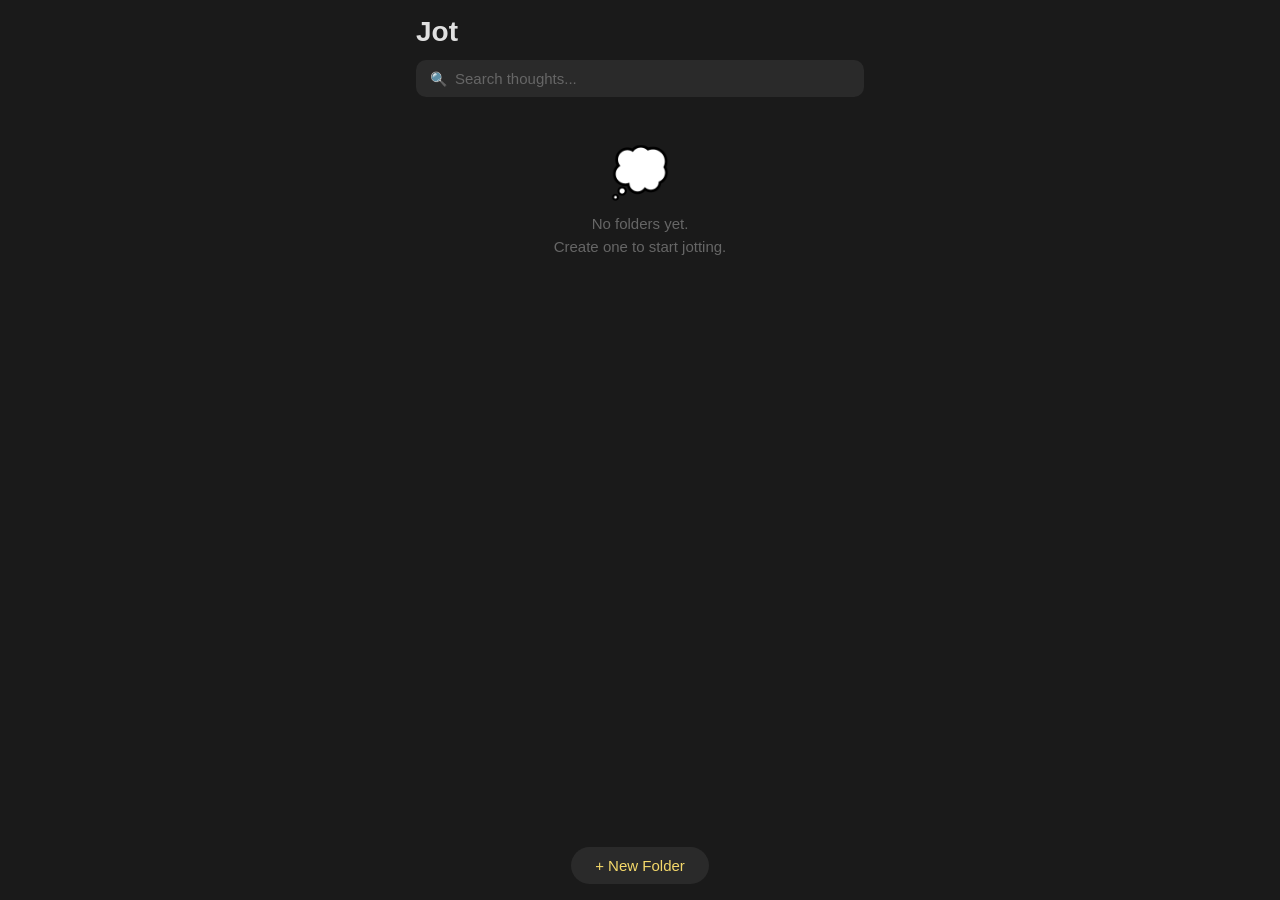
==== index.html @ 5715b629 "jot 2.0 initial" ====
<!DOCTYPE html>
<html lang="en">
<head>
  <meta charset="UTF-8">
  <meta name="viewport" content="width=device-width, initial-scale=1.0, maximum-scale=1.0, user-scalable=no">
  <meta name="apple-mobile-web-app-capable" content="yes">
  <meta name="apple-mobile-web-app-status-bar-style" content="black-translucent">
  <title>Jot</title>
  <link rel="stylesheet" href="style.css">
</head>
<body>
  <div id="app"></div>
  <script src="app.js"></script>
</body>
</html>
---- style.css ----
* {
  margin: 0;
  padding: 0;
  box-sizing: border-box;
  -webkit-tap-highlight-color: transparent;
}

:root {
  --bg: #1a1a1a;
  --bg-secondary: #2a2a2a;
  --yellow: #f5d96a;
  --text-primary: #e0e0e0;
  --text-secondary: #888;
  --text-muted: #666;
  --divider: #2a2a2a;
  --bubble-text: #1a1a1a;
}

html, body {
  height: 100%;
  overflow: hidden;
}

body {
  font-family: -apple-system, BlinkMacSystemFont, 'SF Pro', 'Segoe UI', sans-serif;
  background: var(--bg);
  color: var(--text-primary);
  -webkit-font-smoothing: antialiased;
}

#app {
  height: 100%;
  width: 100%;
  max-width: 480px;
  margin: 0 auto;
  display: flex;
  flex-direction: column;
  position: relative;
}

/* ---- HOME VIEW ---- */

.home-view {
  display: flex;
  flex-direction: column;
  height: 100%;
}

.home-header {
  padding: 16px 16px 8px;
  flex-shrink: 0;
}

.home-header h1 {
  font-size: 28px;
  font-weight: 700;
  color: var(--text-primary);
  margin-bottom: 12px;
}

.search-bar {
  display: flex;
  align-items: center;
  background: var(--bg-secondary);
  border-radius: 10px;
  padding: 10px 14px;
  gap: 8px;
}

.search-bar .search-icon {
  color: var(--text-muted);
  font-size: 14px;
  flex-shrink: 0;
}

.search-bar input {
  flex: 1;
  background: none;
  border: none;
  outline: none;
  color: var(--text-primary);
  font-size: 15px;
  font-family: inherit;
}

.search-bar input::placeholder {
  color: var(--text-muted);
}

.search-bar .search-clear {
  color: var(--text-muted);
  font-size: 18px;
  cursor: pointer;
  display: none;
  flex-shrink: 0;
  line-height: 1;
}

.search-bar .search-clear.visible {
  display: block;
}

.folder-list {
  flex: 1;
  overflow-y: auto;
  -webkit-overflow-scrolling: touch;
}

.folder-item {
  display: flex;
  align-items: center;
  padding: 14px 16px;
  border-bottom: 1px solid var(--divider);
  cursor: pointer;
  transition: background 0.15s;
}

.folder-item:active {
  background: var(--bg-secondary);
}

.folder-avatar {
  width: 44px;
  height: 44px;
  background: var(--yellow);
  border-radius: 50%;
  display: flex;
  align-items: center;
  justify-content: center;
  font-size: 20px;
  flex-shrink: 0;
}

.folder-info {
  flex: 1;
  margin-left: 12px;
  overflow: hidden;
}

.folder-top-row {
  display: flex;
  justify-content: space-between;
  align-items: baseline;
}

.folder-name {
  font-size: 16px;
  font-weight: 600;
  color: var(--text-primary);
}

.folder-time {
  font-size: 13px;
  color: var(--text-muted);
  flex-shrink: 0;
  margin-left: 8px;
}

.folder-preview {
  font-size: 14px;
  color: var(--text-secondary);
  margin-top: 2px;
  white-space: nowrap;
  overflow: hidden;
  text-overflow: ellipsis;
}

.folder-preview mark {
  background: rgba(245, 217, 106, 0.3);
  color: var(--text-primary);
  border-radius: 2px;
  padding: 0 2px;
}

.new-folder-btn {
  display: block;
  margin: 16px auto;
  background: var(--bg-secondary);
  color: var(--yellow);
  border: none;
  padding: 10px 24px;
  border-radius: 20px;
  font-size: 15px;
  font-weight: 500;
  font-family: inherit;
  cursor: pointer;
  transition: opacity 0.15s;
  flex-shrink: 0;
}

.new-folder-btn:active {
  opacity: 0.7;
}

.empty-state {
  flex: 1;
  display: flex;
  flex-direction: column;
  align-items: center;
  justify-content: center;
  color: var(--text-muted);
  padding: 40px;
  text-align: center;
}

.empty-state .empty-icon {
  font-size: 48px;
  margin-bottom: 12px;
}

.empty-state p {
  font-size: 15px;
  line-height: 1.5;
}

/* ---- MODAL ---- */

.modal-overlay {
  position: fixed;
  inset: 0;
  background: rgba(0, 0, 0, 0.6);
  display: flex;
  align-items: center;
  justify-content: center;
  z-index: 100;
  padding: 20px;
}

.modal {
  background: var(--bg-secondary);
  border-radius: 16px;
  padding: 24px;
  width: 100%;
  max-width: 340px;
}

.modal h2 {
  font-size: 18px;
  font-weight: 600;
  margin-bottom: 16px;
  text-align: center;
}

.modal input[type="text"] {
  width: 100%;
  background: var(--bg);
  border: 1px solid #3a3a3a;
  border-radius: 10px;
  padding: 12px 14px;
  color: var(--text-primary);
  font-size: 16px;
  font-family: inherit;
  outline: none;
  margin-bottom: 12px;
}

.modal input[type="text"]:focus {
  border-color: var(--yellow);
}

.emoji-picker {
  display: flex;
  flex-wrap: wrap;
  gap: 8px;
  margin-bottom: 16px;
  justify-content: center;
}

.emoji-option {
  width: 40px;
  height: 40px;
  display: flex;
  align-items: center;
  justify-content: center;
  font-size: 20px;
  border-radius: 10px;
  cursor: pointer;
  background: var(--bg);
  border: 2px solid transparent;
  transition: border-color 0.15s;
}

.emoji-option.selected {
  border-color: var(--yellow);
}

.modal-actions {
  display: flex;
  gap: 8px;
}

.modal-actions button {
  flex: 1;
  padding: 12px;
  border-radius: 10px;
  border: none;
  font-size: 15px;
  font-weight: 500;
  font-family: inherit;
  cursor: pointer;
}

.modal-actions .cancel-btn {
  background: var(--bg);
  color: var(--text-secondary);
}

.modal-actions .create-btn {
  background: var(--yellow);
  color: var(--bubble-text);
}

.modal-actions .create-btn:disabled {
  opacity: 0.4;
  cursor: default;
}

/* ---- THREAD VIEW ---- */

.thread-view {
  display: flex;
  flex-direction: column;
  height: 100%;
}

.thread-header {
  display: flex;
  align-items: center;
  padding: 12px 16px;
  border-bottom: 1px solid var(--divider);
  flex-shrink: 0;
}

.back-btn {
  background: none;
  border: none;
  color: var(--yellow);
  font-size: 14px;
  cursor: pointer;
  padding: 4px 0;
  font-family: inherit;
}

.thread-title {
  font-size: 17px;
  font-weight: 600;
  color: var(--text-primary);
  position: absolute;
  left: 50%;
  transform: translateX(-50%);
}

.thread-delete-btn {
  margin-left: auto;
  background: none;
  border: none;
  color: var(--text-muted);
  font-size: 18px;
  cursor: pointer;
  padding: 4px;
}

.messages {
  flex: 1;
  overflow-y: auto;
  -webkit-overflow-scrolling: touch;
  padding: 16px;
  display: flex;
  flex-direction: column;
  gap: 4px;
}

.message {
  align-self: stretch;
  width: 100%;
}

.message-bubble {
  background: var(--yellow);
  color: var(--bubble-text);
  padding: 10px 14px;
  border-radius: 18px 18px 4px 18px;
  font-size: 15px;
  line-height: 1.4;
  word-wrap: break-word;
  white-space: pre-wrap;
  display: block;
}

.message-time {
  text-align: right;
  color: var(--text-muted);
  font-size: 11px;
  margin-top: 3px;
  padding-right: 4px;
}

.message + .message .message-time-gap {
  margin-top: 8px;
}

.thread-empty {
  flex: 1;
  display: flex;
  align-items: center;
  justify-content: center;
  color: var(--text-muted);
  font-size: 15px;
}

.input-bar {
  padding: 8px 12px;
  padding-bottom: max(8px, env(safe-area-inset-bottom));
  border-top: 1px solid var(--divider);
  display: flex;
  align-items: flex-end;
  gap: 8px;
  flex-shrink: 0;
  background: var(--bg);
}

.input-bar textarea {
  flex: 1;
  background: var(--bg-secondary);
  border: none;
  border-radius: 20px;
  padding: 10px 16px;
  color: var(--text-primary);
  font-size: 15px;
  font-family: inherit;
  outline: none;
  resize: none;
  max-height: 120px;
  line-height: 1.4;
  overflow-y: auto;
}

.input-bar textarea::placeholder {
  color: var(--text-secondary);
}

.send-btn {
  width: 34px;
  height: 34px;
  background: var(--yellow);
  border: none;
  border-radius: 50%;
  display: flex;
  align-items: center;
  justify-content: center;
  cursor: pointer;
  flex-shrink: 0;
  transition: opacity 0.15s;
  margin-bottom: 3px;
}

.send-btn span {
  color: var(--bubble-text);
  font-size: 18px;
  font-weight: bold;
  line-height: 1;
}

.send-btn:disabled {
  opacity: 0.3;
  cursor: default;
}

/* ---- DELETE CONFIRM ---- */

.delete-confirm {
  position: fixed;
  inset: 0;
  background: rgba(0, 0, 0, 0.6);
  display: flex;
  align-items: center;
  justify-content: center;
  z-index: 100;
  padding: 20px;
}

.delete-confirm .modal {
  text-align: center;
}

.delete-confirm p {
  color: var(--text-secondary);
  font-size: 14px;
  margin-bottom: 16px;
}

.delete-btn {
  background: #e04040 !important;
  color: #fff !important;
}

/* ---- SEARCH RESULTS ---- */

.search-match-label {
  font-size: 12px;
  color: var(--yellow);
  opacity: 0.8;
}

/* ---- SCROLLBAR ---- */

::-webkit-scrollbar {
  width: 0;
}
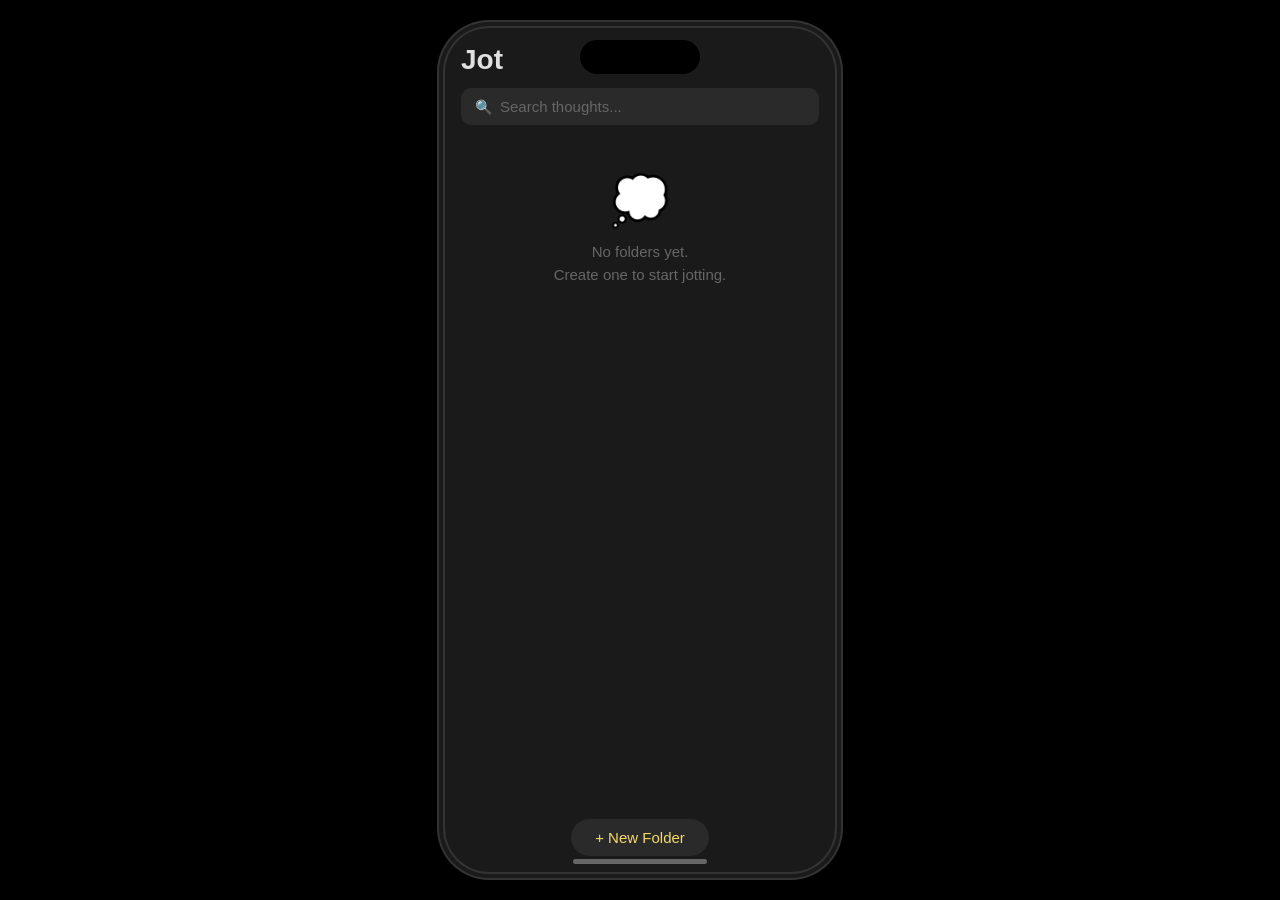
==== commit 32772733: "update" ====
--- a/index.html
+++ b/index.html
@@ -2,14 +2,16 @@
 <html lang="en">
 <head>
   <meta charset="UTF-8">
-  <meta name="viewport" content="width=device-width, initial-scale=1.0, maximum-scale=1.0, user-scalable=no">
+  <meta name="viewport" content="width=device-width, initial-scale=1.0, maximum-scale=1.0, user-scalable=no, viewport-fit=cover">
   <meta name="apple-mobile-web-app-capable" content="yes">
   <meta name="apple-mobile-web-app-status-bar-style" content="black-translucent">
   <title>Jot</title>
   <link rel="stylesheet" href="style.css">
 </head>
 <body>
-  <div id="app"></div>
+  <div class="phone-frame">
+    <div id="app"></div>
+  </div>
   <script src="app.js"></script>
 </body>
 </html>
--- a/style.css
+++ b/style.css
@@ -23,19 +23,90 @@
 
 body {
   font-family: -apple-system, BlinkMacSystemFont, 'SF Pro', 'Segoe UI', sans-serif;
+  background: #000;
+  color: var(--text-primary);
+  -webkit-font-smoothing: antialiased;
+  display: flex;
+  align-items: center;
+  justify-content: center;
+}
+
+/* Phone frame on desktop */
+.phone-frame {
+  width: 390px;
+  height: 100%;
+  max-height: 844px;
+  position: relative;
+  overflow: hidden;
   background: var(--bg);
-  color: var(--text-primary);
-  -webkit-font-smoothing: antialiased;
+}
+
+/* On actual mobile, fill the screen */
+@media (max-width: 430px) {
+  .phone-frame {
+    width: 100%;
+    max-height: none;
+    border-radius: 0;
+  }
+}
+
+/* On desktop, show device chrome */
+@media (min-width: 431px) {
+  .phone-frame {
+    border-radius: 44px;
+    box-shadow:
+      0 0 0 2px #333,
+      0 0 0 6px #1a1a1a,
+      0 0 0 8px #333,
+      0 20px 60px rgba(0, 0, 0, 0.5);
+    margin: 16px 0;
+  }
+
+  /* Dynamic Island */
+  .phone-frame::before {
+    content: '';
+    position: absolute;
+    top: 12px;
+    left: 50%;
+    transform: translateX(-50%);
+    width: 120px;
+    height: 34px;
+    background: #000;
+    border-radius: 20px;
+    z-index: 50;
+  }
+
+  /* Home indicator */
+  .phone-frame::after {
+    content: '';
+    position: absolute;
+    bottom: 8px;
+    left: 50%;
+    transform: translateX(-50%);
+    width: 134px;
+    height: 5px;
+    background: #666;
+    border-radius: 3px;
+    z-index: 50;
+  }
+
+  /* Push content below dynamic island */
+  .home-header {
+    padding-top: 54px;
+  }
+
+  .thread-header {
+    padding-top: 54px;
+  }
 }
 
 #app {
   height: 100%;
   width: 100%;
-  max-width: 480px;
-  margin: 0 auto;
   display: flex;
   flex-direction: column;
   position: relative;
+  overflow: hidden;
 }
 
 /* ---- HOME VIEW ---- */
@@ -48,6 +119,7 @@
 
 .home-header {
   padding: 16px 16px 8px;
+  padding-top: max(16px, env(safe-area-inset-top));
   flex-shrink: 0;
 }
 
@@ -175,6 +247,7 @@
 .new-folder-btn {
   display: block;
   margin: 16px auto;
+  margin-bottom: max(16px, env(safe-area-inset-bottom));
   background: var(--bg-secondary);
   color: var(--yellow);
   border: none;
@@ -327,8 +400,11 @@
   display: flex;
   align-items: center;
   padding: 12px 16px;
+  padding-top: max(12px, env(safe-area-inset-top));
   border-bottom: 1px solid var(--divider);
   flex-shrink: 0;
+  background: var(--bg);
+  z-index: 10;
 }
 
 .back-btn {
@@ -364,27 +440,28 @@
   flex: 1;
   overflow-y: auto;
   -webkit-overflow-scrolling: touch;
-  padding: 16px;
+  padding: 8px 16px;
   display: flex;
   flex-direction: column;
-  gap: 4px;
+  gap: 2px;
 }
 
 .message {
-  align-self: stretch;
-  width: 100%;
+  display: flex;
+  justify-content: flex-end;
 }
 
 .message-bubble {
   background: var(--yellow);
   color: var(--bubble-text);
-  padding: 10px 14px;
+  padding: 8px 12px;
   border-radius: 18px 18px 4px 18px;
-  font-size: 15px;
-  line-height: 1.4;
+  font-size: 16px;
+  line-height: 1.35;
   word-wrap: break-word;
   white-space: pre-wrap;
-  display: block;
+  display: inline-block;
+  max-width: 72%;
 }
 
 .message-time {
@@ -417,6 +494,7 @@
   gap: 8px;
   flex-shrink: 0;
   background: var(--bg);
+  z-index: 10;
 }
 
 .input-bar textarea {
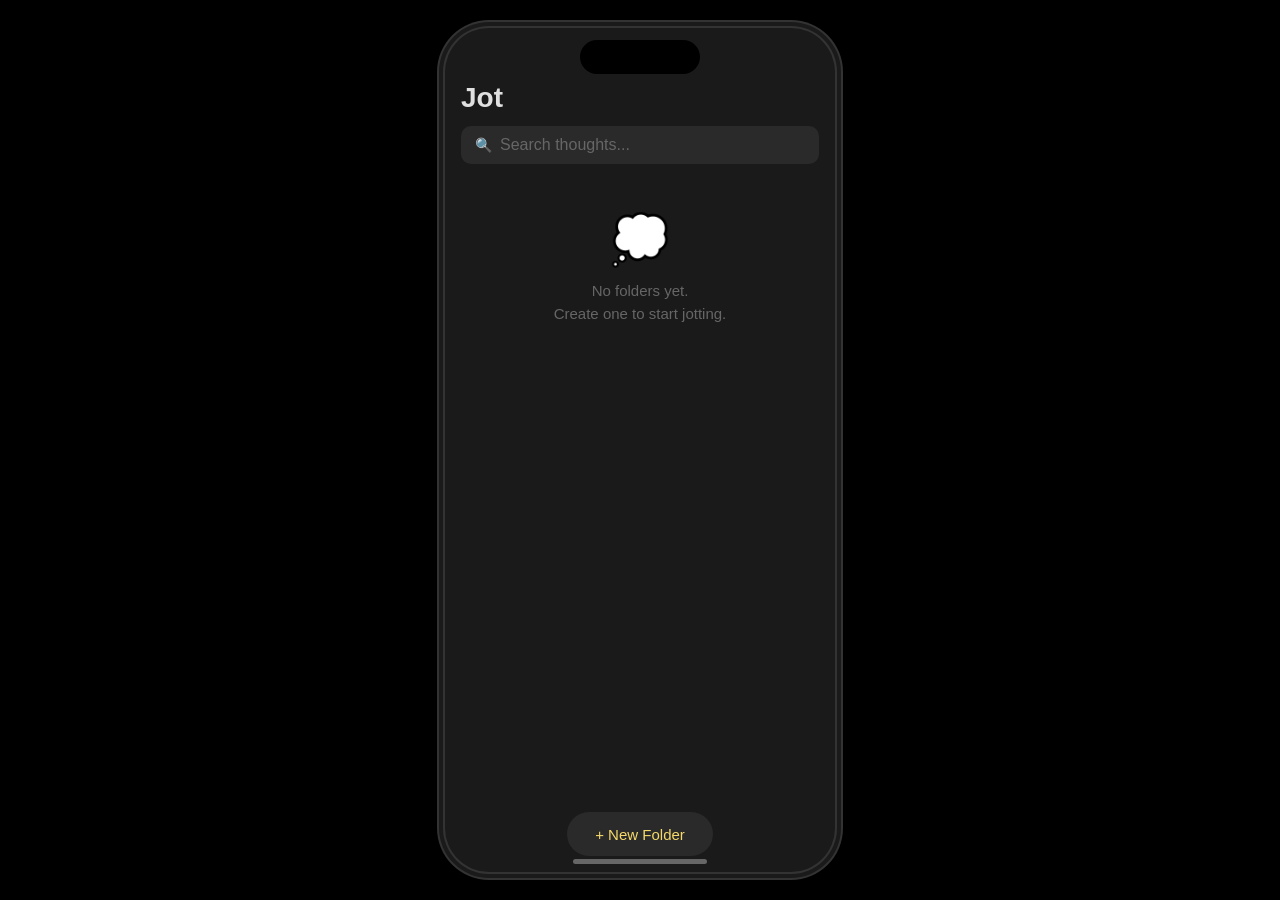
==== commit b36722e5: "update" ====
--- a/index.html
+++ b/index.html
@@ -5,6 +5,10 @@
   <meta name="viewport" content="width=device-width, initial-scale=1.0, maximum-scale=1.0, user-scalable=no, viewport-fit=cover">
   <meta name="apple-mobile-web-app-capable" content="yes">
   <meta name="apple-mobile-web-app-status-bar-style" content="black-translucent">
+  <meta name="apple-mobile-web-app-title" content="Jot">
+  <meta name="theme-color" content="#1a1a1a">
+  <link rel="manifest" href="manifest.json">
+  <link rel="apple-touch-icon" href="icons/apple-touch-icon.png">
   <title>Jot</title>
   <link rel="stylesheet" href="style.css">
 </head>
@@ -13,5 +17,10 @@
     <div id="app"></div>
   </div>
   <script src="app.js"></script>
+  <script>
+    if ('serviceWorker' in navigator) {
+      navigator.serviceWorker.register('/sw.js');
+    }
+  </script>
 </body>
 </html>
--- a/style.css
+++ b/style.css
@@ -9,11 +9,14 @@
   --bg: #1a1a1a;
   --bg-secondary: #2a2a2a;
   --yellow: #f5d96a;
+  --purple: #a064ff;
   --text-primary: #e0e0e0;
   --text-secondary: #888;
   --text-muted: #666;
   --divider: #2a2a2a;
   --bubble-text: #1a1a1a;
+  --ease-out: cubic-bezier(0.25, 0.46, 0.45, 0.94);
+  --ease-spring: cubic-bezier(0.22, 0.68, 0, 1.1);
 }
 
 html, body {
@@ -23,7 +26,7 @@
 
 body {
   font-family: -apple-system, BlinkMacSystemFont, 'SF Pro', 'Segoe UI', sans-serif;
-  background: #000;
+  background: var(--bg);
   color: var(--text-primary);
   -webkit-font-smoothing: antialiased;
   display: flex;
@@ -31,28 +34,28 @@
   justify-content: center;
 }
 
-/* Phone frame on desktop */
+@media (min-width: 431px) and (display-mode: browser) {
+  body {
+    background: #000;
+  }
+}
+
+/* ---- PHONE FRAME ---- */
+
+/* Mobile-first: fill the entire screen, no chrome */
 .phone-frame {
-  width: 390px;
+  width: 100%;
   height: 100%;
-  max-height: 844px;
   position: relative;
   overflow: hidden;
   background: var(--bg);
 }
 
-/* On actual mobile, fill the screen */
-@media (max-width: 430px) {
+/* Desktop browser (not standalone): show phone-shaped preview */
+@media (min-width: 431px) and (display-mode: browser) {
   .phone-frame {
-    width: 100%;
-    max-height: none;
-    border-radius: 0;
-  }
-}
-
-/* On desktop, show device chrome */
-@media (min-width: 431px) {
-  .phone-frame {
+    width: 390px;
+    max-height: 844px;
     border-radius: 44px;
     box-shadow:
       0 0 0 2px #333,
@@ -62,7 +65,6 @@
     margin: 16px 0;
   }
 
-  /* Dynamic Island */
   .phone-frame::before {
     content: '';
     position: absolute;
@@ -76,7 +78,6 @@
     z-index: 50;
   }
 
-  /* Home indicator */
   .phone-frame::after {
     content: '';
     position: absolute;
@@ -90,15 +91,16 @@
     z-index: 50;
   }
 
-  /* Push content below dynamic island */
   .home-header {
-    padding-top: 54px;
+    padding-top: 54px !important;
   }
 
   .thread-header {
-    padding-top: 54px;
+    padding-top: 54px !important;
   }
 }
+
+/* ---- APP CONTAINER ---- */
 
 #app {
   height: 100%;
@@ -107,6 +109,18 @@
   flex-direction: column;
   position: relative;
   overflow: hidden;
+}
+
+/* ---- VIEW TRANSITIONS ---- */
+
+.home-view,
+.thread-view {
+  animation: viewFadeIn 0.2s var(--ease-out);
+}
+
+@keyframes viewFadeIn {
+  from { opacity: 0; transform: translateY(6px); }
+  to { opacity: 1; transform: translateY(0); }
 }
 
 /* ---- HOME VIEW ---- */
@@ -123,11 +137,45 @@
   flex-shrink: 0;
 }
 
+.home-header-row {
+  display: flex;
+  align-items: center;
+  justify-content: space-between;
+  margin-bottom: 12px;
+}
+
 .home-header h1 {
   font-size: 28px;
   font-weight: 700;
   color: var(--text-primary);
-  margin-bottom: 12px;
+}
+
+.archive-title {
+  font-size: 28px;
+  font-weight: 700;
+  color: var(--text-primary);
+  flex: 1;
+  text-align: center;
+  margin-right: 40px;
+}
+
+.archive-btn {
+  background: none;
+  border: none;
+  font-size: 22px;
+  cursor: pointer;
+  padding: 8px 10px;
+  min-width: 44px;
+  min-height: 44px;
+  display: flex;
+  align-items: center;
+  justify-content: center;
+  opacity: 0.7;
+  transition: opacity 0.15s var(--ease-out);
+}
+
+.archive-btn:active {
+  opacity: 1;
 }
 
 .search-bar {
@@ -151,7 +199,7 @@
   border: none;
   outline: none;
   color: var(--text-primary);
-  font-size: 15px;
+  font-size: 16px;
   font-family: inherit;
 }
 
@@ -166,11 +214,17 @@
   display: none;
   flex-shrink: 0;
   line-height: 1;
+  min-width: 44px;
+  min-height: 44px;
+  align-items: center;
+  justify-content: center;
 }
 
 .search-bar .search-clear.visible {
-  display: block;
-}
+  display: flex;
+}
+
+/* ---- FOLDER LIST ---- */
 
 .folder-list {
   flex: 1;
@@ -179,16 +233,42 @@
 }
 
 .folder-item {
-  display: flex;
-  align-items: center;
-  padding: 14px 16px;
+  position: relative;
+  overflow: hidden;
   border-bottom: 1px solid var(--divider);
   cursor: pointer;
-  transition: background 0.15s;
-}
-
-.folder-item:active {
+}
+
+.folder-item-inner {
+  display: flex;
+  align-items: center;
+  padding: 14px 16px;
+  min-height: 72px;
+  background: var(--bg);
+  position: relative;
+  z-index: 1;
+  transition: background 0.12s var(--ease-out);
+}
+
+.folder-item-inner:active {
   background: var(--bg-secondary);
+}
+
+.folder-delete-action {
+  position: absolute;
+  right: 0;
+  top: 0;
+  bottom: 0;
+  width: 80px;
+  background: #e04040;
+  color: #fff;
+  display: flex;
+  align-items: center;
+  justify-content: center;
+  font-size: 14px;
+  font-weight: 600;
+  opacity: 0;
+  transition: opacity 0.15s var(--ease-out);
 }
 
 .folder-avatar {
@@ -244,6 +324,16 @@
   padding: 0 2px;
 }
 
+/* New folder item animation */
+.folder-item.folder-new {
+  animation: folderSlideIn 0.25s var(--ease-spring);
+}
+
+@keyframes folderSlideIn {
+  from { opacity: 0; transform: translateY(-20px); max-height: 0; }
+  to { opacity: 1; transform: translateY(0); max-height: 100px; }
+}
+
 .new-folder-btn {
   display: block;
   margin: 16px auto;
@@ -251,18 +341,20 @@
   background: var(--bg-secondary);
   color: var(--yellow);
   border: none;
-  padding: 10px 24px;
-  border-radius: 20px;
+  padding: 12px 28px;
+  border-radius: 22px;
   font-size: 15px;
   font-weight: 500;
   font-family: inherit;
   cursor: pointer;
-  transition: opacity 0.15s;
   flex-shrink: 0;
+  min-height: 44px;
+  transition: transform 0.12s var(--ease-out), opacity 0.12s var(--ease-out);
 }
 
 .new-folder-btn:active {
-  opacity: 0.7;
+  transform: scale(0.96);
+  opacity: 0.8;
 }
 
 .empty-state {
@@ -291,12 +383,17 @@
 .modal-overlay {
   position: fixed;
   inset: 0;
-  background: rgba(0, 0, 0, 0.6);
+  background: rgba(0, 0, 0, 0);
   display: flex;
   align-items: center;
   justify-content: center;
   z-index: 100;
   padding: 20px;
+  animation: overlayFadeIn 0.2s var(--ease-out) forwards;
+}
+
+@keyframes overlayFadeIn {
+  to { background: rgba(0, 0, 0, 0.6); }
 }
 
 .modal {
@@ -305,6 +402,12 @@
   padding: 24px;
   width: 100%;
   max-width: 340px;
+  animation: modalSlideUp 0.25s var(--ease-spring);
+}
+
+@keyframes modalSlideUp {
+  from { opacity: 0; transform: scale(0.92) translateY(20px); }
+  to { opacity: 1; transform: scale(1) translateY(0); }
 }
 
 .modal h2 {
@@ -325,6 +428,7 @@
   font-family: inherit;
   outline: none;
   margin-bottom: 12px;
+  transition: border-color 0.15s var(--ease-out);
 }
 
 .modal input[type="text"]:focus {
@@ -340,8 +444,8 @@
 }
 
 .emoji-option {
-  width: 40px;
-  height: 40px;
+  width: 44px;
+  height: 44px;
   display: flex;
   align-items: center;
   justify-content: center;
@@ -350,7 +454,11 @@
   cursor: pointer;
   background: var(--bg);
   border: 2px solid transparent;
-  transition: border-color 0.15s;
+  transition: border-color 0.12s var(--ease-out), transform 0.12s var(--ease-out);
+}
+
+.emoji-option:active {
+  transform: scale(0.92);
 }
 
 .emoji-option.selected {
@@ -364,13 +472,20 @@
 
 .modal-actions button {
   flex: 1;
-  padding: 12px;
-  border-radius: 10px;
+  padding: 14px;
+  border-radius: 12px;
   border: none;
-  font-size: 15px;
+  font-size: 16px;
   font-weight: 500;
   font-family: inherit;
   cursor: pointer;
+  min-height: 48px;
+  transition: transform 0.1s var(--ease-out), opacity 0.1s var(--ease-out);
+}
+
+.modal-actions button:active {
+  transform: scale(0.97);
+  opacity: 0.85;
 }
 
 .modal-actions .cancel-btn {
@@ -386,6 +501,10 @@
 .modal-actions .create-btn:disabled {
   opacity: 0.4;
   cursor: default;
+}
+
+.modal-actions .create-btn:disabled:active {
+  transform: none;
 }
 
 /* ---- THREAD VIEW ---- */
@@ -405,16 +524,26 @@
   flex-shrink: 0;
   background: var(--bg);
   z-index: 10;
+  position: relative;
 }
 
 .back-btn {
   background: none;
   border: none;
   color: var(--yellow);
-  font-size: 14px;
+  font-size: 15px;
   cursor: pointer;
-  padding: 4px 0;
+  padding: 8px 4px;
   font-family: inherit;
+  min-width: 44px;
+  min-height: 44px;
+  display: flex;
+  align-items: center;
+  transition: opacity 0.12s var(--ease-out);
+}
+
+.back-btn:active {
+  opacity: 0.6;
 }
 
 .thread-title {
@@ -424,17 +553,13 @@
   position: absolute;
   left: 50%;
   transform: translateX(-50%);
-}
-
-.thread-delete-btn {
-  margin-left: auto;
-  background: none;
-  border: none;
-  color: var(--text-muted);
-  font-size: 18px;
-  cursor: pointer;
-  padding: 4px;
-}
+  max-width: 55%;
+  overflow: hidden;
+  text-overflow: ellipsis;
+  white-space: nowrap;
+}
+
+/* ---- MESSAGES ---- */
 
 .messages {
   flex: 1;
@@ -454,7 +579,7 @@
 .message-bubble {
   background: var(--yellow);
   color: var(--bubble-text);
-  padding: 8px 12px;
+  padding: 9px 14px;
   border-radius: 18px 18px 4px 18px;
   font-size: 16px;
   line-height: 1.35;
@@ -464,12 +589,23 @@
   max-width: 72%;
 }
 
+/* New message send animation */
+.message.msg-new {
+  animation: msgBubbleUp 0.5s cubic-bezier(0.34, 1.56, 0.64, 1);
+}
+
+@keyframes msgBubbleUp {
+  0%   { opacity: 0; transform: translateY(30px) scale(0.85); }
+  40%  { opacity: 1; transform: translateY(-6px) scale(1.03); }
+  70%  { transform: translateY(3px) scale(0.99); }
+  100% { transform: translateY(0) scale(1); }
+}
+
 .message-time {
-  text-align: right;
+  text-align: center;
   color: var(--text-muted);
   font-size: 11px;
-  margin-top: 3px;
-  padding-right: 4px;
+  margin: 12px 0 4px;
 }
 
 .message + .message .message-time-gap {
@@ -484,6 +620,8 @@
   color: var(--text-muted);
   font-size: 15px;
 }
+
+/* ---- INPUT BAR ---- */
 
 .input-bar {
   padding: 8px 12px;
@@ -504,7 +642,7 @@
   border-radius: 20px;
   padding: 10px 16px;
   color: var(--text-primary);
-  font-size: 15px;
+  font-size: 16px;
   font-family: inherit;
   outline: none;
   resize: none;
@@ -518,8 +656,8 @@
 }
 
 .send-btn {
-  width: 34px;
-  height: 34px;
+  width: 36px;
+  height: 36px;
   background: var(--yellow);
   border: none;
   border-radius: 50%;
@@ -528,8 +666,12 @@
   justify-content: center;
   cursor: pointer;
   flex-shrink: 0;
-  transition: opacity 0.15s;
-  margin-bottom: 3px;
+  margin-bottom: 2px;
+  transition: transform 0.12s var(--ease-out), opacity 0.12s var(--ease-out);
+}
+
+.send-btn:active {
+  transform: scale(0.88);
 }
 
 .send-btn span {
@@ -544,17 +686,22 @@
   cursor: default;
 }
 
+.send-btn:disabled:active {
+  transform: none;
+}
+
 /* ---- DELETE CONFIRM ---- */
 
 .delete-confirm {
   position: fixed;
   inset: 0;
-  background: rgba(0, 0, 0, 0.6);
+  background: rgba(0, 0, 0, 0);
   display: flex;
   align-items: center;
   justify-content: center;
   z-index: 100;
   padding: 20px;
+  animation: overlayFadeIn 0.2s var(--ease-out) forwards;
 }
 
 .delete-confirm .modal {
@@ -572,6 +719,158 @@
   color: #fff !important;
 }
 
+/* ---- FOCUS MODE ---- */
+
+.focus-btn {
+  margin-left: auto;
+  background: none;
+  border: none;
+  color: var(--text-muted);
+  font-size: 20px;
+  cursor: pointer;
+  padding: 8px;
+  min-width: 44px;
+  min-height: 44px;
+  display: flex;
+  align-items: center;
+  justify-content: center;
+  transition: color 0.2s var(--ease-out), transform 0.15s var(--ease-out);
+  line-height: 1;
+}
+
+.focus-btn:active {
+  transform: scale(0.88);
+}
+
+.focus-btn.focus-active {
+  color: var(--purple);
+}
+
+.focus-overlay {
+  position: absolute;
+  inset: 0;
+  z-index: 20;
+  display: flex;
+  align-items: center;
+  justify-content: center;
+  pointer-events: none;
+}
+
+.focus-overlay.focus-visible {
+  pointer-events: auto;
+}
+
+.focus-backdrop {
+  position: absolute;
+  inset: 0;
+  background: rgba(0, 0, 0, 0);
+  backdrop-filter: blur(0px);
+  -webkit-backdrop-filter: blur(0px);
+  transition: background 0.25s var(--ease-out), backdrop-filter 0.25s var(--ease-out), -webkit-backdrop-filter 0.25s var(--ease-out);
+}
+
+.focus-visible .focus-backdrop {
+  background: rgba(0, 0, 0, 0.35);
+  backdrop-filter: blur(8px);
+  -webkit-backdrop-filter: blur(8px);
+}
+
+.focus-exiting .focus-backdrop {
+  background: rgba(0, 0, 0, 0);
+  backdrop-filter: blur(0px);
+  -webkit-backdrop-filter: blur(0px);
+}
+
+.focus-content {
+  position: relative;
+  z-index: 1;
+  width: 78%;
+  max-width: 320px;
+  max-height: 70%;
+  overflow-y: auto;
+  -webkit-overflow-scrolling: touch;
+  display: flex;
+  flex-direction: column;
+  gap: 8px;
+  padding: 20px;
+  background: rgba(42, 42, 42, 0.85);
+  border-radius: 20px;
+  box-shadow: 0 12px 40px rgba(0, 0, 0, 0.4), 0 0 0 1px rgba(255, 255, 255, 0.06);
+  opacity: 0;
+  transform: scale(0.9) translateY(16px);
+  transition: opacity 0.25s var(--ease-out), transform 0.25s var(--ease-spring);
+}
+
+.focus-visible .focus-content {
+  opacity: 1;
+  transform: scale(1) translateY(0);
+}
+
+.focus-exiting .focus-content {
+  opacity: 0;
+  transform: scale(0.92) translateY(10px);
+  transition: opacity 0.2s var(--ease-out), transform 0.2s var(--ease-out);
+}
+
+.focus-message {
+  display: flex;
+  justify-content: center;
+}
+
+.focus-bubble {
+  background: var(--purple);
+  color: #fff;
+  padding: 10px 16px;
+  border-radius: 16px;
+  font-size: 15px;
+  line-height: 1.4;
+  word-wrap: break-word;
+  white-space: pre-wrap;
+  max-width: 100%;
+  box-shadow: 0 2px 8px rgba(160, 100, 255, 0.2);
+}
+
+/* ---- PINNED MESSAGES ---- */
+
+.message.pinned {
+  justify-content: flex-start;
+}
+
+.message.pinned .message-bubble {
+  background: var(--purple);
+  color: #fff;
+  border-radius: 18px 18px 18px 4px;
+  transition: background 0.2s var(--ease-out);
+}
+
+/* ---- FOLDER DRAG REORDER ---- */
+
+.folder-item-placeholder {
+  background: var(--bg-secondary);
+  opacity: 0.3;
+  border-bottom: 1px solid var(--divider);
+}
+
+.folder-item.folder-dragging {
+  position: fixed;
+  z-index: 200;
+  background: var(--bg);
+  box-shadow: 0 8px 24px rgba(0, 0, 0, 0.4);
+  border-radius: 12px;
+  transform: scale(1.03);
+  opacity: 0.95;
+  pointer-events: none;
+  transition: transform 0.15s var(--ease-out);
+}
+
+/* ---- ARCHIVED MESSAGES ---- */
+
+.archived-message .archived-bubble {
+  background: var(--bg-secondary);
+  color: var(--text-secondary);
+  border-radius: 18px;
+}
+
 /* ---- SEARCH RESULTS ---- */
 
 .search-match-label {
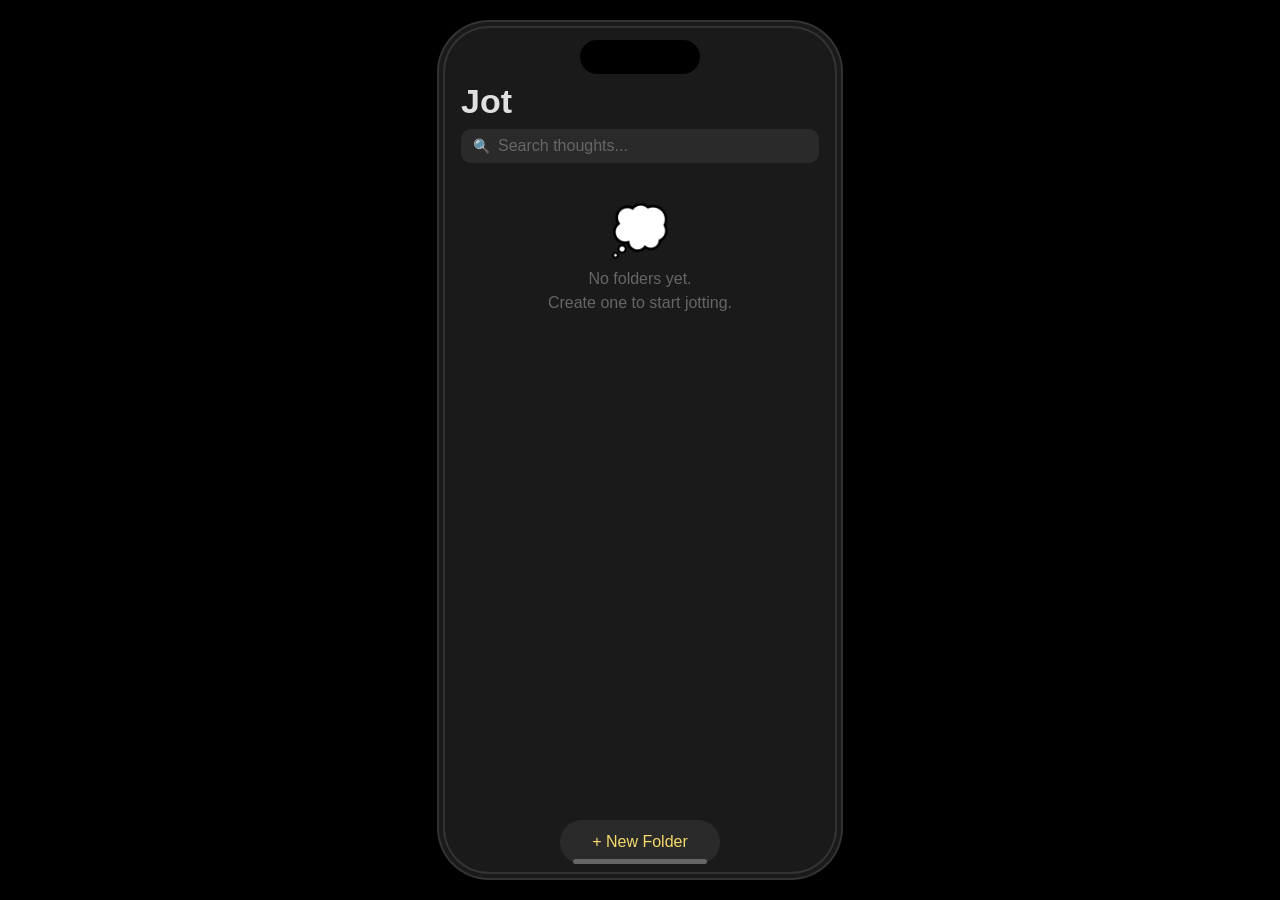
==== commit cf6c4954: "update" ====
--- a/index.html
+++ b/index.html
@@ -2,7 +2,7 @@
 <html lang="en">
 <head>
   <meta charset="UTF-8">
-  <meta name="viewport" content="width=device-width, initial-scale=1.0, maximum-scale=1.0, user-scalable=no, viewport-fit=cover">
+  <meta name="viewport" content="width=device-width, initial-scale=1.0, maximum-scale=1.0, user-scalable=no, viewport-fit=cover, interactive-widget=resizes-content">
   <meta name="apple-mobile-web-app-capable" content="yes">
   <meta name="apple-mobile-web-app-status-bar-style" content="black-translucent">
   <meta name="apple-mobile-web-app-title" content="Jot">
--- a/style.css
+++ b/style.css
@@ -20,8 +20,15 @@
 }
 
 html, body {
+  height: 100dvh;
   height: 100%;
   overflow: hidden;
+}
+
+@supports (height: 100dvh) {
+  html, body {
+    height: 100dvh;
+  }
 }
 
 body {
@@ -132,8 +139,8 @@
 }
 
 .home-header {
-  padding: 16px 16px 8px;
-  padding-top: max(16px, env(safe-area-inset-top));
+  padding: 8px 16px;
+  padding-top: max(8px, env(safe-area-inset-top));
   flex-shrink: 0;
 }
 
@@ -141,17 +148,17 @@
   display: flex;
   align-items: center;
   justify-content: space-between;
-  margin-bottom: 12px;
+  margin-bottom: 8px;
 }
 
 .home-header h1 {
-  font-size: 28px;
+  font-size: 34px;
   font-weight: 700;
   color: var(--text-primary);
 }
 
 .archive-title {
-  font-size: 28px;
+  font-size: 34px;
   font-weight: 700;
   color: var(--text-primary);
   flex: 1;
@@ -183,7 +190,7 @@
   align-items: center;
   background: var(--bg-secondary);
   border-radius: 10px;
-  padding: 10px 14px;
+  padding: 8px 12px;
   gap: 8px;
 }
 
@@ -242,8 +249,8 @@
 .folder-item-inner {
   display: flex;
   align-items: center;
-  padding: 14px 16px;
-  min-height: 72px;
+  padding: 10px 16px;
+  min-height: 64px;
   background: var(--bg);
   position: relative;
   z-index: 1;
@@ -272,14 +279,14 @@
 }
 
 .folder-avatar {
-  width: 44px;
-  height: 44px;
+  width: 48px;
+  height: 48px;
   background: var(--yellow);
   border-radius: 50%;
   display: flex;
   align-items: center;
   justify-content: center;
-  font-size: 20px;
+  font-size: 22px;
   flex-shrink: 0;
 }
 
@@ -296,20 +303,20 @@
 }
 
 .folder-name {
-  font-size: 16px;
+  font-size: 17px;
   font-weight: 600;
   color: var(--text-primary);
 }
 
 .folder-time {
-  font-size: 13px;
+  font-size: 14px;
   color: var(--text-muted);
   flex-shrink: 0;
   margin-left: 8px;
 }
 
 .folder-preview {
-  font-size: 14px;
+  font-size: 15px;
   color: var(--text-secondary);
   margin-top: 2px;
   white-space: nowrap;
@@ -336,14 +343,14 @@
 
 .new-folder-btn {
   display: block;
-  margin: 16px auto;
-  margin-bottom: max(16px, env(safe-area-inset-bottom));
+  margin: 8px auto;
+  margin-bottom: max(8px, env(safe-area-inset-bottom));
   background: var(--bg-secondary);
   color: var(--yellow);
   border: none;
-  padding: 12px 28px;
+  padding: 12px 32px;
   border-radius: 22px;
-  font-size: 15px;
+  font-size: 16px;
   font-weight: 500;
   font-family: inherit;
   cursor: pointer;
@@ -364,17 +371,17 @@
   align-items: center;
   justify-content: center;
   color: var(--text-muted);
-  padding: 40px;
+  padding: 32px;
   text-align: center;
 }
 
 .empty-state .empty-icon {
   font-size: 48px;
-  margin-bottom: 12px;
+  margin-bottom: 8px;
 }
 
 .empty-state p {
-  font-size: 15px;
+  font-size: 16px;
   line-height: 1.5;
 }
 
@@ -518,8 +525,8 @@
 .thread-header {
   display: flex;
   align-items: center;
-  padding: 12px 16px;
-  padding-top: max(12px, env(safe-area-inset-top));
+  padding: 8px 16px;
+  padding-top: max(8px, env(safe-area-inset-top));
   border-bottom: 1px solid var(--divider);
   flex-shrink: 0;
   background: var(--bg);
@@ -531,7 +538,7 @@
   background: none;
   border: none;
   color: var(--yellow);
-  font-size: 15px;
+  font-size: 17px;
   cursor: pointer;
   padding: 8px 4px;
   font-family: inherit;
@@ -547,7 +554,7 @@
 }
 
 .thread-title {
-  font-size: 17px;
+  font-size: 18px;
   font-weight: 600;
   color: var(--text-primary);
   position: absolute;
@@ -568,7 +575,7 @@
   padding: 8px 16px;
   display: flex;
   flex-direction: column;
-  gap: 2px;
+  gap: 3px;
 }
 
 .message {
@@ -579,9 +586,9 @@
 .message-bubble {
   background: var(--yellow);
   color: var(--bubble-text);
-  padding: 9px 14px;
+  padding: 8px 14px;
   border-radius: 18px 18px 4px 18px;
-  font-size: 16px;
+  font-size: 17px;
   line-height: 1.35;
   word-wrap: break-word;
   white-space: pre-wrap;
@@ -604,8 +611,8 @@
 .message-time {
   text-align: center;
   color: var(--text-muted);
-  font-size: 11px;
-  margin: 12px 0 4px;
+  font-size: 12px;
+  margin: 8px 0 4px;
 }
 
 .message + .message .message-time-gap {
@@ -618,14 +625,14 @@
   align-items: center;
   justify-content: center;
   color: var(--text-muted);
-  font-size: 15px;
+  font-size: 16px;
 }
 
 /* ---- INPUT BAR ---- */
 
 .input-bar {
-  padding: 8px 12px;
-  padding-bottom: max(8px, env(safe-area-inset-bottom));
+  padding: 6px 16px;
+  padding-bottom: max(6px, env(safe-area-inset-bottom));
   border-top: 1px solid var(--divider);
   display: flex;
   align-items: flex-end;
@@ -642,7 +649,7 @@
   border-radius: 20px;
   padding: 10px 16px;
   color: var(--text-primary);
-  font-size: 16px;
+  font-size: 17px;
   font-family: inherit;
   outline: none;
   resize: none;
@@ -656,8 +663,8 @@
 }
 
 .send-btn {
-  width: 36px;
-  height: 36px;
+  width: 34px;
+  height: 34px;
   background: var(--yellow);
   border: none;
   border-radius: 50%;
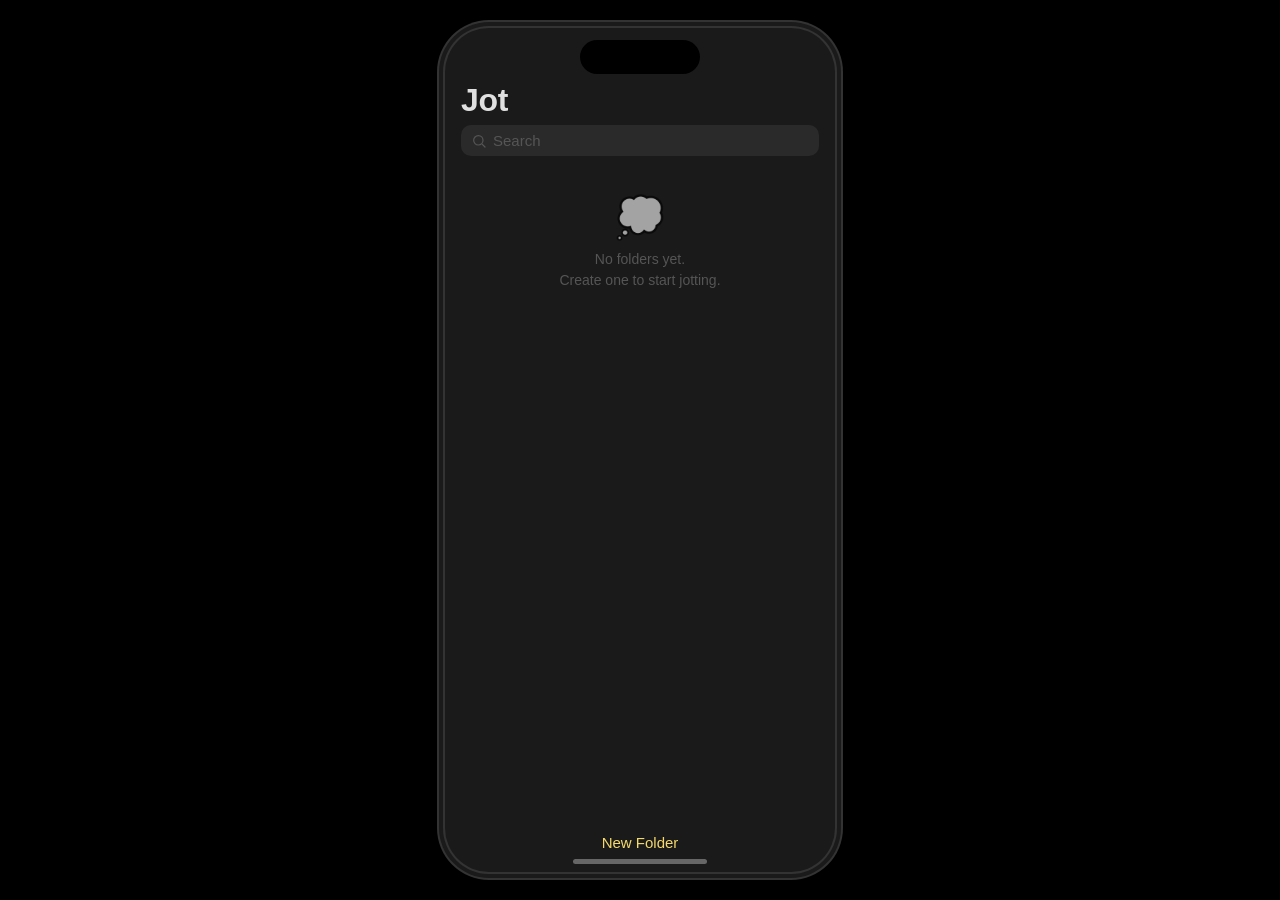
==== commit 1a7daa6e: "update" ====
--- a/index.html
+++ b/index.html
@@ -2,7 +2,7 @@
 <html lang="en">
 <head>
   <meta charset="UTF-8">
-  <meta name="viewport" content="width=device-width, initial-scale=1.0, maximum-scale=1.0, user-scalable=no, viewport-fit=cover, interactive-widget=resizes-content">
+  <meta name="viewport" content="width=device-width, initial-scale=1.0, maximum-scale=1.0, user-scalable=no, viewport-fit=cover">
   <meta name="apple-mobile-web-app-capable" content="yes">
   <meta name="apple-mobile-web-app-status-bar-style" content="black-translucent">
   <meta name="apple-mobile-web-app-title" content="Jot">
--- a/style.css
+++ b/style.css
@@ -12,17 +12,21 @@
   --purple: #a064ff;
   --text-primary: #e0e0e0;
   --text-secondary: #888;
-  --text-muted: #666;
-  --divider: #2a2a2a;
+  --text-muted: #555;
+  --divider: rgba(255,255,255,0.06);
   --bubble-text: #1a1a1a;
   --ease-out: cubic-bezier(0.25, 0.46, 0.45, 0.94);
   --ease-spring: cubic-bezier(0.22, 0.68, 0, 1.1);
 }
 
 html, body {
-  height: 100dvh;
   height: 100%;
   overflow: hidden;
+  /* Prevent iOS from scrolling the page when keyboard opens */
+  position: fixed;
+  width: 100%;
+  top: 0;
+  left: 0;
 }
 
 @supports (height: 100dvh) {
@@ -49,7 +53,6 @@
 
 /* ---- PHONE FRAME ---- */
 
-/* Mobile-first: fill the entire screen, no chrome */
 .phone-frame {
   width: 100%;
   height: 100%;
@@ -58,7 +61,7 @@
   background: var(--bg);
 }
 
-/* Desktop browser (not standalone): show phone-shaped preview */
+/* Desktop browser only: phone preview shell */
 @media (min-width: 431px) and (display-mode: browser) {
   .phone-frame {
     width: 390px;
@@ -120,14 +123,24 @@
 
 /* ---- VIEW TRANSITIONS ---- */
 
-.home-view,
+/* Thread slides in from right */
 .thread-view {
-  animation: viewFadeIn 0.2s var(--ease-out);
-}
-
-@keyframes viewFadeIn {
-  from { opacity: 0; transform: translateY(6px); }
-  to { opacity: 1; transform: translateY(0); }
+  animation: slideInRight 0.28s cubic-bezier(0.2, 0.9, 0.3, 1);
+}
+
+@keyframes slideInRight {
+  from { opacity: 0; transform: translateX(40%); }
+  to   { opacity: 1; transform: translateX(0); }
+}
+
+/* Home slides in from left (coming back) */
+.home-view {
+  animation: slideInLeft 0.24s cubic-bezier(0.2, 0.9, 0.3, 1);
+}
+
+@keyframes slideInLeft {
+  from { opacity: 0; transform: translateX(-15%); }
+  to   { opacity: 1; transform: translateX(0); }
 }
 
 /* ---- HOME VIEW ---- */
@@ -139,7 +152,7 @@
 }
 
 .home-header {
-  padding: 8px 16px;
+  padding: 8px 16px 6px;
   padding-top: max(8px, env(safe-area-inset-top));
   flex-shrink: 0;
 }
@@ -148,41 +161,50 @@
   display: flex;
   align-items: center;
   justify-content: space-between;
-  margin-bottom: 8px;
+  margin-bottom: 6px;
 }
 
 .home-header h1 {
-  font-size: 34px;
+  font-size: 32px;
   font-weight: 700;
   color: var(--text-primary);
+  letter-spacing: -0.3px;
 }
 
 .archive-title {
-  font-size: 34px;
-  font-weight: 700;
+  font-size: 17px;
+  font-weight: 600;
   color: var(--text-primary);
   flex: 1;
   text-align: center;
-  margin-right: 40px;
 }
 
 .archive-btn {
   background: none;
   border: none;
-  font-size: 22px;
   cursor: pointer;
-  padding: 8px 10px;
+  padding: 4px;
   min-width: 44px;
   min-height: 44px;
   display: flex;
   align-items: center;
   justify-content: center;
-  opacity: 0.7;
+  opacity: 0.5;
   transition: opacity 0.15s var(--ease-out);
 }
 
 .archive-btn:active {
-  opacity: 1;
+  opacity: 0.8;
+}
+
+.archive-btn svg {
+  width: 22px;
+  height: 22px;
+  fill: none;
+  stroke: var(--text-secondary);
+  stroke-width: 1.5;
+  stroke-linecap: round;
+  stroke-linejoin: round;
 }
 
 .search-bar {
@@ -190,14 +212,25 @@
   align-items: center;
   background: var(--bg-secondary);
   border-radius: 10px;
-  padding: 8px 12px;
-  gap: 8px;
+  padding: 7px 10px;
+  gap: 6px;
 }
 
 .search-bar .search-icon {
   color: var(--text-muted);
-  font-size: 14px;
   flex-shrink: 0;
+  display: flex;
+  align-items: center;
+}
+
+.search-bar .search-icon svg {
+  width: 16px;
+  height: 16px;
+  fill: none;
+  stroke: var(--text-muted);
+  stroke-width: 1.8;
+  stroke-linecap: round;
+  stroke-linejoin: round;
 }
 
 .search-bar input {
@@ -206,7 +239,7 @@
   border: none;
   outline: none;
   color: var(--text-primary);
-  font-size: 16px;
+  font-size: 15px;
   font-family: inherit;
 }
 
@@ -216,13 +249,13 @@
 
 .search-bar .search-clear {
   color: var(--text-muted);
-  font-size: 18px;
+  font-size: 16px;
   cursor: pointer;
   display: none;
   flex-shrink: 0;
   line-height: 1;
-  min-width: 44px;
-  min-height: 44px;
+  min-width: 32px;
+  min-height: 32px;
   align-items: center;
   justify-content: center;
 }
@@ -242,23 +275,26 @@
 .folder-item {
   position: relative;
   overflow: hidden;
-  border-bottom: 1px solid var(--divider);
   cursor: pointer;
 }
 
+.folder-item + .folder-item {
+  border-top: 1px solid var(--divider);
+}
+
 .folder-item-inner {
   display: flex;
   align-items: center;
   padding: 10px 16px;
-  min-height: 64px;
+  min-height: 60px;
   background: var(--bg);
   position: relative;
   z-index: 1;
-  transition: background 0.12s var(--ease-out);
+  transition: background 0.1s;
 }
 
 .folder-item-inner:active {
-  background: var(--bg-secondary);
+  background: rgba(255,255,255,0.04);
 }
 
 .folder-delete-action {
@@ -272,28 +308,28 @@
   display: flex;
   align-items: center;
   justify-content: center;
-  font-size: 14px;
+  font-size: 13px;
   font-weight: 600;
   opacity: 0;
   transition: opacity 0.15s var(--ease-out);
 }
 
 .folder-avatar {
-  width: 48px;
-  height: 48px;
+  width: 44px;
+  height: 44px;
   background: var(--yellow);
   border-radius: 50%;
   display: flex;
   align-items: center;
   justify-content: center;
-  font-size: 22px;
+  font-size: 20px;
   flex-shrink: 0;
 }
 
 .folder-info {
   flex: 1;
-  margin-left: 12px;
-  overflow: hidden;
+  margin-left: 10px;
+  min-width: 0;
 }
 
 .folder-top-row {
@@ -303,22 +339,22 @@
 }
 
 .folder-name {
-  font-size: 17px;
+  font-size: 16px;
   font-weight: 600;
   color: var(--text-primary);
 }
 
 .folder-time {
-  font-size: 14px;
+  font-size: 13px;
   color: var(--text-muted);
   flex-shrink: 0;
   margin-left: 8px;
 }
 
 .folder-preview {
-  font-size: 15px;
+  font-size: 14px;
   color: var(--text-secondary);
-  margin-top: 2px;
+  margin-top: 1px;
   white-space: nowrap;
   overflow: hidden;
   text-overflow: ellipsis;
@@ -331,37 +367,45 @@
   padding: 0 2px;
 }
 
-/* New folder item animation */
+/* Folder item animation */
 .folder-item.folder-new {
-  animation: folderSlideIn 0.25s var(--ease-spring);
+  animation: folderSlideIn 0.22s var(--ease-out);
 }
 
 @keyframes folderSlideIn {
-  from { opacity: 0; transform: translateY(-20px); max-height: 0; }
-  to { opacity: 1; transform: translateY(0); max-height: 100px; }
+  from { opacity: 0; transform: translateY(-16px); max-height: 0; }
+  to { opacity: 1; transform: translateY(0); max-height: 80px; }
+}
+
+/* Chevron for folder rows */
+.folder-chevron {
+  flex-shrink: 0;
+  margin-left: 4px;
+  color: var(--text-muted);
+  font-size: 14px;
+  opacity: 0.4;
 }
 
 .new-folder-btn {
   display: block;
   margin: 8px auto;
   margin-bottom: max(8px, env(safe-area-inset-bottom));
-  background: var(--bg-secondary);
+  background: none;
   color: var(--yellow);
   border: none;
-  padding: 12px 32px;
-  border-radius: 22px;
-  font-size: 16px;
+  padding: 10px 24px;
+  border-radius: 20px;
+  font-size: 15px;
   font-weight: 500;
   font-family: inherit;
   cursor: pointer;
   flex-shrink: 0;
   min-height: 44px;
-  transition: transform 0.12s var(--ease-out), opacity 0.12s var(--ease-out);
+  transition: opacity 0.12s var(--ease-out);
 }
 
 .new-folder-btn:active {
-  transform: scale(0.96);
-  opacity: 0.8;
+  opacity: 0.5;
 }
 
 .empty-state {
@@ -376,12 +420,13 @@
 }
 
 .empty-state .empty-icon {
-  font-size: 48px;
+  font-size: 40px;
   margin-bottom: 8px;
+  opacity: 0.6;
 }
 
 .empty-state p {
-  font-size: 16px;
+  font-size: 14px;
   line-height: 1.5;
 }
 
@@ -405,10 +450,10 @@
 
 .modal {
   background: var(--bg-secondary);
-  border-radius: 16px;
-  padding: 24px;
+  border-radius: 14px;
+  padding: 20px;
   width: 100%;
-  max-width: 340px;
+  max-width: 320px;
   animation: modalSlideUp 0.25s var(--ease-spring);
 }
 
@@ -418,18 +463,18 @@
 }
 
 .modal h2 {
-  font-size: 18px;
+  font-size: 17px;
   font-weight: 600;
-  margin-bottom: 16px;
+  margin-bottom: 14px;
   text-align: center;
 }
 
 .modal input[type="text"] {
   width: 100%;
   background: var(--bg);
-  border: 1px solid #3a3a3a;
+  border: 1px solid #333;
   border-radius: 10px;
-  padding: 12px 14px;
+  padding: 10px 12px;
   color: var(--text-primary);
   font-size: 16px;
   font-family: inherit;
@@ -445,23 +490,23 @@
 .emoji-picker {
   display: flex;
   flex-wrap: wrap;
-  gap: 8px;
-  margin-bottom: 16px;
+  gap: 6px;
+  margin-bottom: 14px;
   justify-content: center;
 }
 
 .emoji-option {
-  width: 44px;
-  height: 44px;
-  display: flex;
-  align-items: center;
-  justify-content: center;
-  font-size: 20px;
+  width: 40px;
+  height: 40px;
+  display: flex;
+  align-items: center;
+  justify-content: center;
+  font-size: 18px;
   border-radius: 10px;
   cursor: pointer;
   background: var(--bg);
   border: 2px solid transparent;
-  transition: border-color 0.12s var(--ease-out), transform 0.12s var(--ease-out);
+  transition: border-color 0.1s, transform 0.1s;
 }
 
 .emoji-option:active {
@@ -479,15 +524,15 @@
 
 .modal-actions button {
   flex: 1;
-  padding: 14px;
-  border-radius: 12px;
+  padding: 12px;
+  border-radius: 10px;
   border: none;
-  font-size: 16px;
+  font-size: 15px;
   font-weight: 500;
   font-family: inherit;
   cursor: pointer;
-  min-height: 48px;
-  transition: transform 0.1s var(--ease-out), opacity 0.1s var(--ease-out);
+  min-height: 44px;
+  transition: transform 0.1s, opacity 0.1s;
 }
 
 .modal-actions button:active {
@@ -520,13 +565,16 @@
   display: flex;
   flex-direction: column;
   height: 100%;
+  position: relative;
 }
 
 .thread-header {
   display: flex;
   align-items: center;
-  padding: 8px 16px;
-  padding-top: max(8px, env(safe-area-inset-top));
+  padding: 4px 8px;
+  padding-top: max(4px, env(safe-area-inset-top));
+  height: 44px;
+  min-height: 44px;
   border-bottom: 1px solid var(--divider);
   flex-shrink: 0;
   background: var(--bg);
@@ -538,29 +586,40 @@
   background: none;
   border: none;
   color: var(--yellow);
-  font-size: 17px;
+  font-size: 15px;
   cursor: pointer;
-  padding: 8px 4px;
+  padding: 4px;
   font-family: inherit;
   min-width: 44px;
   min-height: 44px;
   display: flex;
   align-items: center;
-  transition: opacity 0.12s var(--ease-out);
+  gap: 2px;
+  transition: opacity 0.1s;
+}
+
+.back-btn svg {
+  width: 20px;
+  height: 20px;
+  fill: none;
+  stroke: var(--yellow);
+  stroke-width: 2;
+  stroke-linecap: round;
+  stroke-linejoin: round;
 }
 
 .back-btn:active {
-  opacity: 0.6;
+  opacity: 0.5;
 }
 
 .thread-title {
-  font-size: 18px;
+  font-size: 16px;
   font-weight: 600;
   color: var(--text-primary);
   position: absolute;
   left: 50%;
   transform: translateX(-50%);
-  max-width: 55%;
+  max-width: 50%;
   overflow: hidden;
   text-overflow: ellipsis;
   white-space: nowrap;
@@ -572,10 +631,10 @@
   flex: 1;
   overflow-y: auto;
   -webkit-overflow-scrolling: touch;
-  padding: 8px 16px;
+  padding: 6px 10px;
   display: flex;
   flex-direction: column;
-  gap: 3px;
+  gap: 2px;
 }
 
 .message {
@@ -586,37 +645,36 @@
 .message-bubble {
   background: var(--yellow);
   color: var(--bubble-text);
-  padding: 8px 14px;
+  padding: 8px 12px;
   border-radius: 18px 18px 4px 18px;
-  font-size: 17px;
+  font-size: 16px;
   line-height: 1.35;
   word-wrap: break-word;
   white-space: pre-wrap;
   display: inline-block;
-  max-width: 72%;
-}
-
-/* New message send animation */
+  max-width: 75%;
+}
+
+/* Send animation */
 .message.msg-new {
-  animation: msgBubbleUp 0.5s cubic-bezier(0.34, 1.56, 0.64, 1);
+  animation: msgBubbleUp 0.36s cubic-bezier(0.34, 1.3, 0.64, 1);
 }
 
 @keyframes msgBubbleUp {
-  0%   { opacity: 0; transform: translateY(30px) scale(0.85); }
-  40%  { opacity: 1; transform: translateY(-6px) scale(1.03); }
-  70%  { transform: translateY(3px) scale(0.99); }
+  0%   { opacity: 0; transform: translateY(20px) scale(0.9); }
+  50%  { opacity: 1; transform: translateY(-3px) scale(1.015); }
   100% { transform: translateY(0) scale(1); }
 }
 
 .message-time {
   text-align: center;
   color: var(--text-muted);
-  font-size: 12px;
-  margin: 8px 0 4px;
+  font-size: 11px;
+  margin: 6px 0 2px;
 }
 
 .message + .message .message-time-gap {
-  margin-top: 8px;
+  margin-top: 4px;
 }
 
 .thread-empty {
@@ -625,18 +683,18 @@
   align-items: center;
   justify-content: center;
   color: var(--text-muted);
-  font-size: 16px;
+  font-size: 14px;
 }
 
 /* ---- INPUT BAR ---- */
 
 .input-bar {
-  padding: 6px 16px;
+  padding: 6px 8px;
   padding-bottom: max(6px, env(safe-area-inset-bottom));
   border-top: 1px solid var(--divider);
   display: flex;
   align-items: flex-end;
-  gap: 8px;
+  gap: 6px;
   flex-shrink: 0;
   background: var(--bg);
   z-index: 10;
@@ -645,26 +703,26 @@
 .input-bar textarea {
   flex: 1;
   background: var(--bg-secondary);
-  border: none;
-  border-radius: 20px;
-  padding: 10px 16px;
+  border: 1px solid rgba(255,255,255,0.08);
+  border-radius: 18px;
+  padding: 8px 14px;
   color: var(--text-primary);
-  font-size: 17px;
+  font-size: 16px;
   font-family: inherit;
   outline: none;
   resize: none;
-  max-height: 120px;
-  line-height: 1.4;
+  max-height: 100px;
+  line-height: 1.35;
   overflow-y: auto;
 }
 
 .input-bar textarea::placeholder {
-  color: var(--text-secondary);
+  color: var(--text-muted);
 }
 
 .send-btn {
-  width: 34px;
-  height: 34px;
+  width: 30px;
+  height: 30px;
   background: var(--yellow);
   border: none;
   border-radius: 50%;
@@ -673,23 +731,26 @@
   justify-content: center;
   cursor: pointer;
   flex-shrink: 0;
-  margin-bottom: 2px;
-  transition: transform 0.12s var(--ease-out), opacity 0.12s var(--ease-out);
+  margin-bottom: 4px;
+  transition: transform 0.1s, opacity 0.1s;
 }
 
 .send-btn:active {
-  transform: scale(0.88);
-}
-
-.send-btn span {
-  color: var(--bubble-text);
-  font-size: 18px;
-  font-weight: bold;
-  line-height: 1;
+  transform: scale(0.85);
+}
+
+.send-btn svg {
+  width: 16px;
+  height: 16px;
+  fill: none;
+  stroke: var(--bubble-text);
+  stroke-width: 2.5;
+  stroke-linecap: round;
+  stroke-linejoin: round;
 }
 
 .send-btn:disabled {
-  opacity: 0.3;
+  opacity: 0.25;
   cursor: default;
 }
 
@@ -717,8 +778,8 @@
 
 .delete-confirm p {
   color: var(--text-secondary);
-  font-size: 14px;
-  margin-bottom: 16px;
+  font-size: 13px;
+  margin-bottom: 14px;
 }
 
 .delete-btn {
@@ -733,20 +794,26 @@
   background: none;
   border: none;
   color: var(--text-muted);
-  font-size: 20px;
   cursor: pointer;
-  padding: 8px;
+  padding: 4px;
   min-width: 44px;
   min-height: 44px;
   display: flex;
   align-items: center;
   justify-content: center;
-  transition: color 0.2s var(--ease-out), transform 0.15s var(--ease-out);
-  line-height: 1;
+  transition: color 0.15s, transform 0.1s;
+}
+
+.focus-btn svg {
+  width: 20px;
+  height: 20px;
+  fill: none;
+  stroke: currentColor;
+  stroke-width: 1.8;
 }
 
 .focus-btn:active {
-  transform: scale(0.88);
+  transform: scale(0.85);
 }
 
 .focus-btn.focus-active {
@@ -792,20 +859,20 @@
   position: relative;
   z-index: 1;
   width: 78%;
-  max-width: 320px;
+  max-width: 300px;
   max-height: 70%;
   overflow-y: auto;
   -webkit-overflow-scrolling: touch;
   display: flex;
   flex-direction: column;
-  gap: 8px;
-  padding: 20px;
-  background: rgba(42, 42, 42, 0.85);
-  border-radius: 20px;
-  box-shadow: 0 12px 40px rgba(0, 0, 0, 0.4), 0 0 0 1px rgba(255, 255, 255, 0.06);
+  gap: 6px;
+  padding: 16px;
+  background: rgba(42, 42, 42, 0.9);
+  border-radius: 16px;
+  box-shadow: 0 8px 32px rgba(0, 0, 0, 0.4), 0 0 0 1px rgba(255, 255, 255, 0.06);
   opacity: 0;
-  transform: scale(0.9) translateY(16px);
-  transition: opacity 0.25s var(--ease-out), transform 0.25s var(--ease-spring);
+  transform: scale(0.92) translateY(12px);
+  transition: opacity 0.22s var(--ease-out), transform 0.22s var(--ease-spring);
 }
 
 .focus-visible .focus-content {
@@ -815,8 +882,8 @@
 
 .focus-exiting .focus-content {
   opacity: 0;
-  transform: scale(0.92) translateY(10px);
-  transition: opacity 0.2s var(--ease-out), transform 0.2s var(--ease-out);
+  transform: scale(0.94) translateY(8px);
+  transition: opacity 0.18s var(--ease-out), transform 0.18s var(--ease-out);
 }
 
 .focus-message {
@@ -827,9 +894,9 @@
 .focus-bubble {
   background: var(--purple);
   color: #fff;
-  padding: 10px 16px;
-  border-radius: 16px;
-  font-size: 15px;
+  padding: 8px 14px;
+  border-radius: 14px;
+  font-size: 14px;
   line-height: 1.4;
   word-wrap: break-word;
   white-space: pre-wrap;
@@ -855,7 +922,6 @@
 .folder-item-placeholder {
   background: var(--bg-secondary);
   opacity: 0.3;
-  border-bottom: 1px solid var(--divider);
 }
 
 .folder-item.folder-dragging {
@@ -864,7 +930,7 @@
   background: var(--bg);
   box-shadow: 0 8px 24px rgba(0, 0, 0, 0.4);
   border-radius: 12px;
-  transform: scale(1.03);
+  transform: scale(1.02);
   opacity: 0.95;
   pointer-events: none;
   transition: transform 0.15s var(--ease-out);
@@ -881,9 +947,9 @@
 /* ---- SEARCH RESULTS ---- */
 
 .search-match-label {
-  font-size: 12px;
+  font-size: 11px;
   color: var(--yellow);
-  opacity: 0.8;
+  opacity: 0.7;
 }
 
 /* ---- SCROLLBAR ---- */
